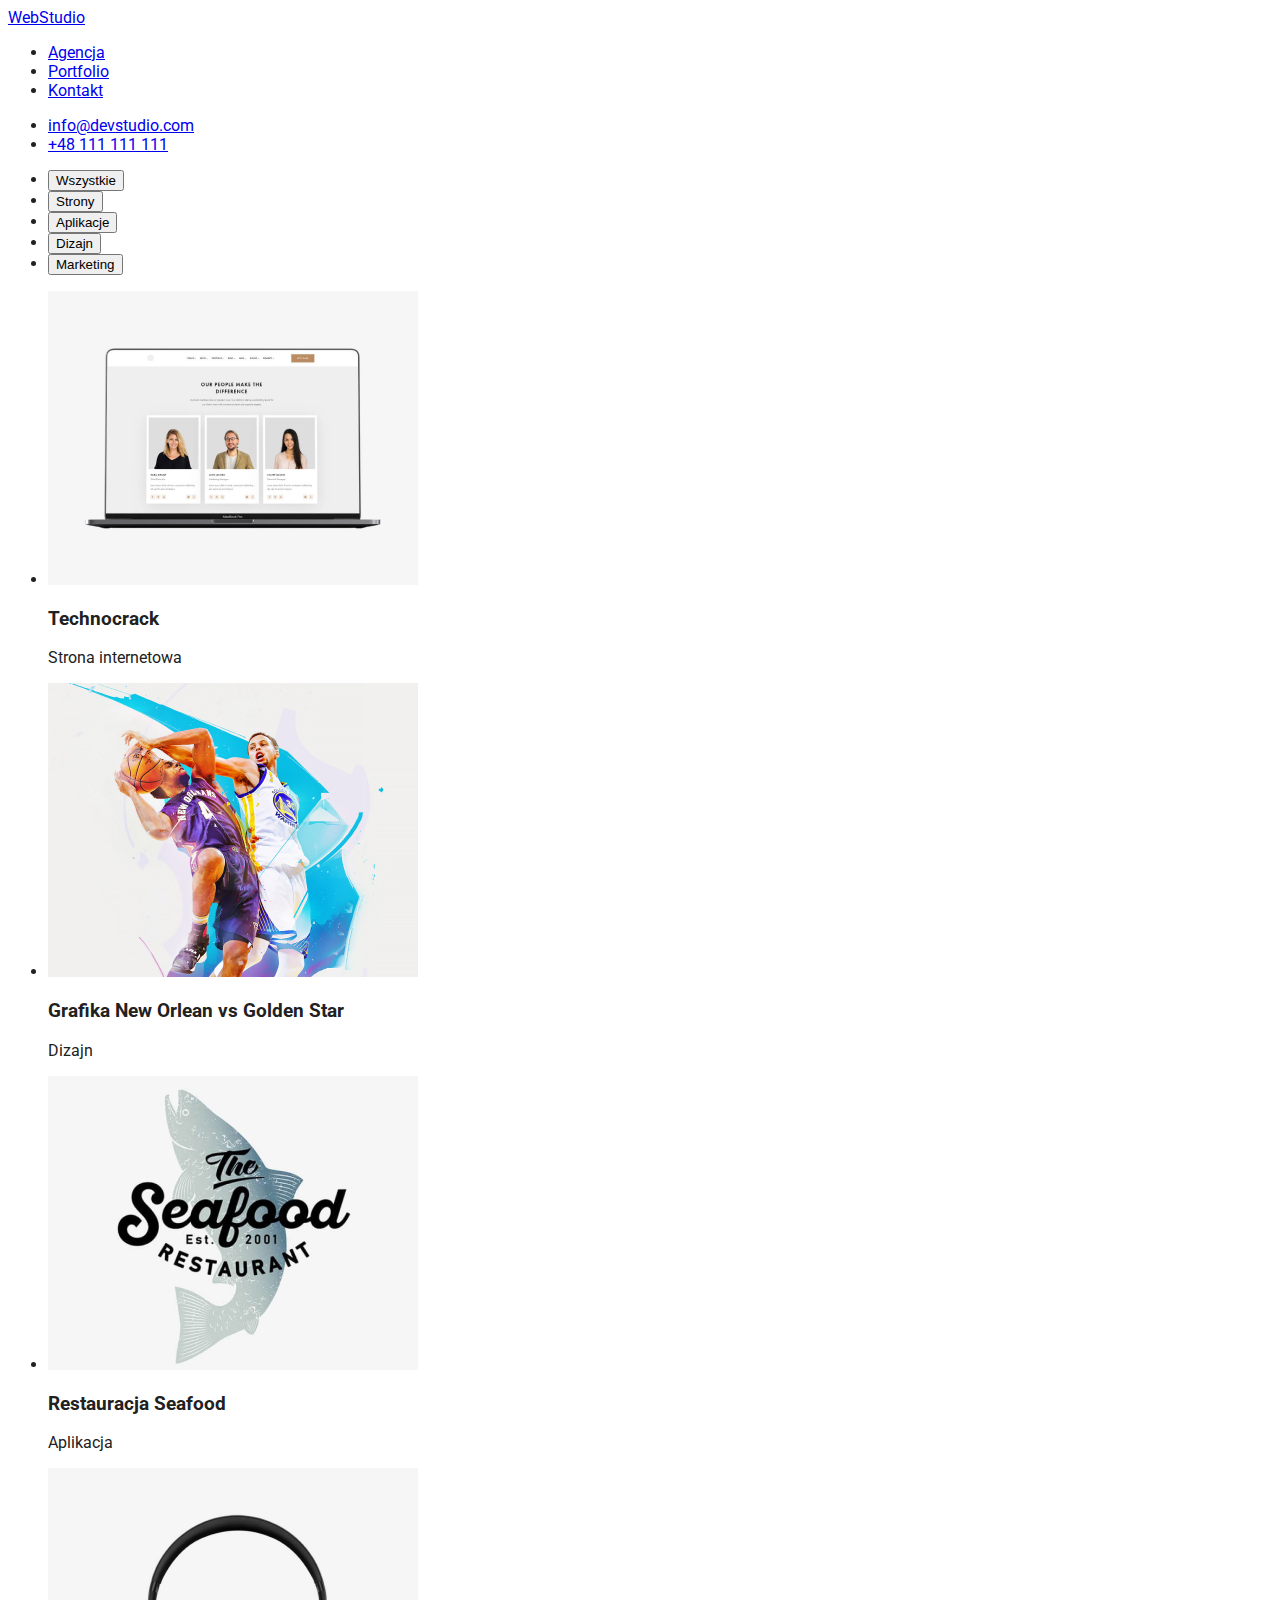
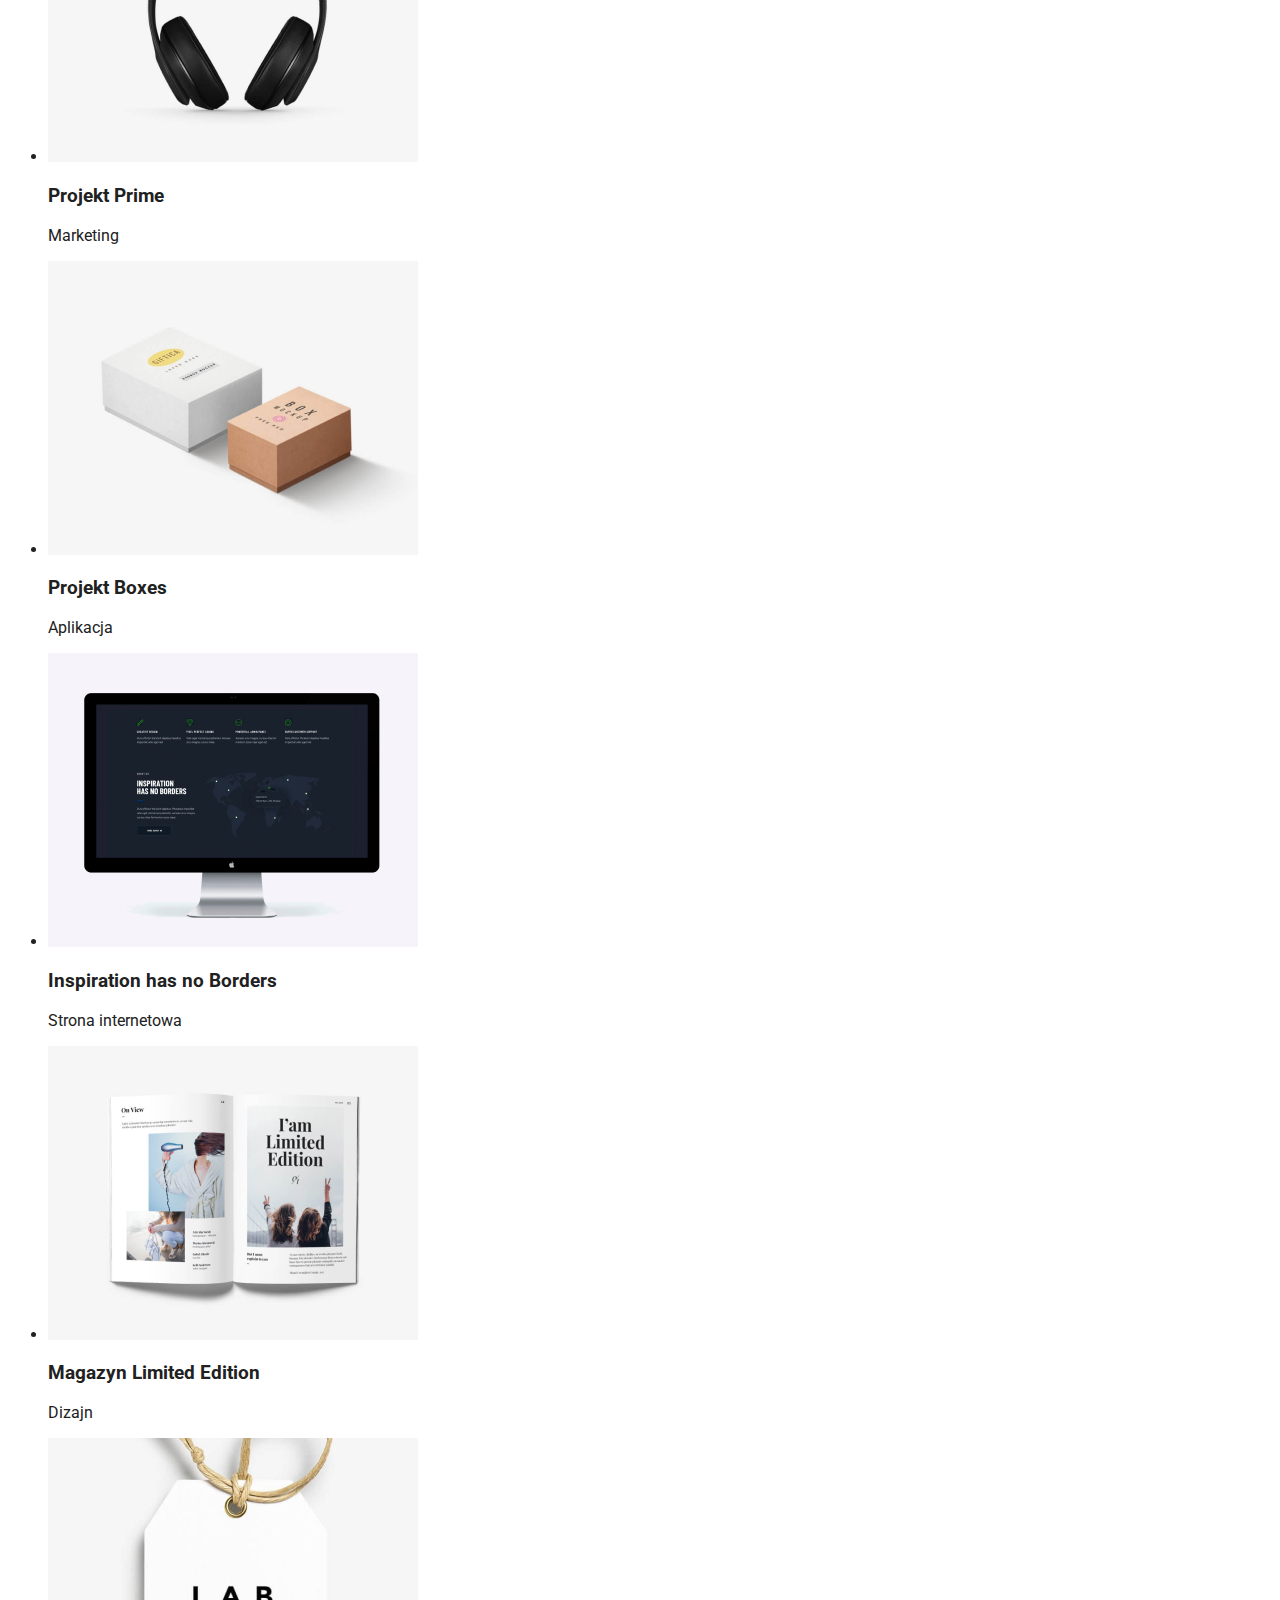
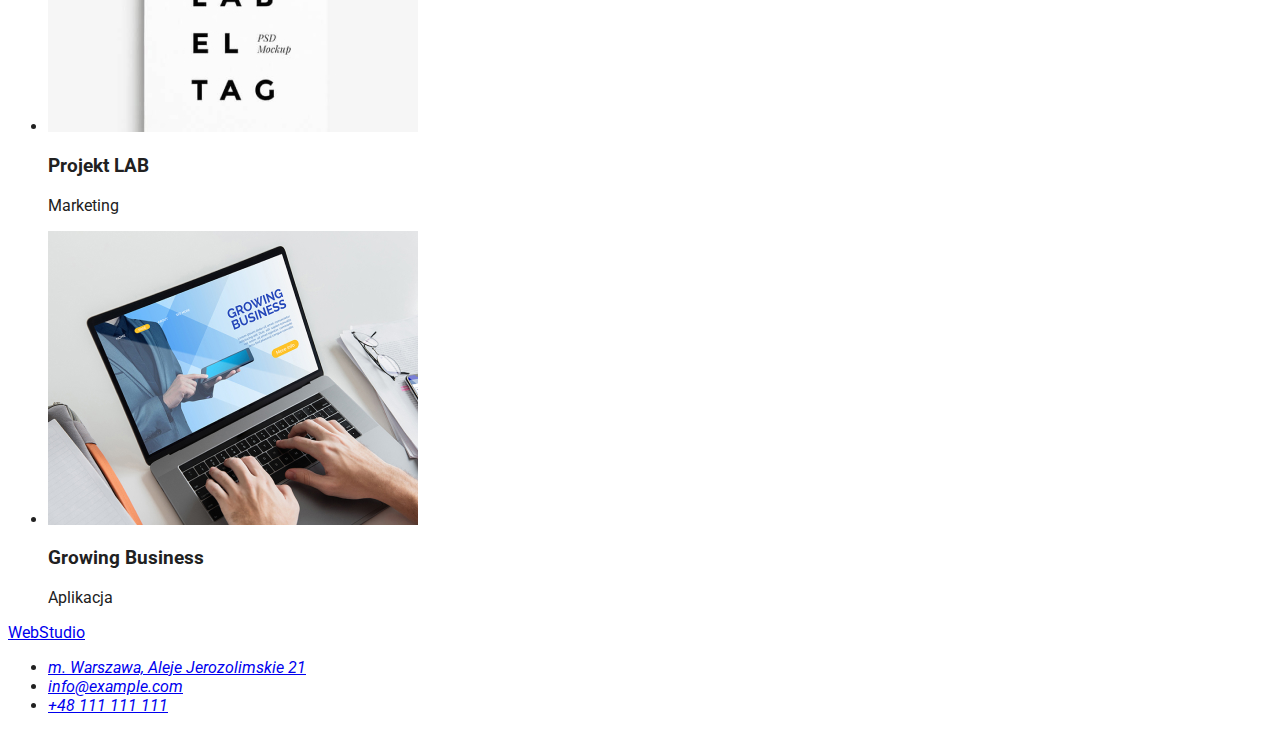
==== portfolio.html @ 001bf928 "Added all classes needed for now" ====
<!DOCTYPE html>
<html lang="pl">
  <head>
    <meta charset="UTF-8" />
    <meta http-equiv="X-UA-Compatible" content="IE=edge" />
    <meta name="viewport" content="width=device-width, initial-scale=1.0" />
    <link rel="preconnect" href="https://fonts.googleapis.com" />
    <link rel="preconnect" href="https://fonts.gstatic.com" crossorigin />
    <link
      href="https://fonts.googleapis.com/css2?family=Raleway:wght@700&family=Roboto:wght@400;500;700;900&display=swap"
      rel="stylesheet"
    />
    <link rel="stylesheet" href="css/styles.css" />
    <title>Document</title>
  </head>

  <body>
    <header class="header">
      <a class="header__logo" href="./index.html"><span>Web</span>Studio</a>

      <nav class="nav">
        <ul class="nav__list">
          <li class="nav__item">
            <a class="nav__link link--hover" href="#">Agencja</a>
          </li>
          <li class="nav__item">
            <a class="nav__link link--hover" href="./portfolio.html"
              >Portfolio</a
            >
          </li>
          <li class="nav__item">
            <a class="nav__link link--hover" href="#">Kontakt</a>
          </li>
        </ul>
      </nav>
      <ul class="contact">
        <li class="contact__item">
          <a
            class="contact__link contact--email"
            href="mailto:info@devstudio.com"
            >info@devstudio.com</a
          >
        </li>
        <li class="contact__item">
          <a class="contact__link contact--telephone" href="tel:48111111111"
            >+48 111 111 111</a
          >
        </li>
      </ul>
    </header>

    <main class="main">
      <!-- Navigation -->
      <section class="menu">
        <ul class="menu__list">
          <li class="menu__item">
            <button
              class="menu__button button--all button--hover"
              type="button"
            >
              Wszystkie
            </button>
          </li>
          <li class="menu__item">
            <button
              class="menu__button button--pages button--hover"
              type="button"
            >
              Strony
            </button>
          </li>
          <li class="menu__item">
            <button
              class="menu__button button--apps button--hover"
              type="button"
            >
              Aplikacje
            </button>
          </li>
          <li class="menu__item">
            <button
              class="menu__button button--design button--hover"
              type="button"
            >
              Dizajn
            </button>
          </li>
          <li class="menu__item">
            <button
              class="menu__button button--marketing button--hover"
              type="button"
            >
              Marketing
            </button>
          </li>
        </ul>
      </section>

      <section class="cards">
        <ul class="card">
          <li class="card__item">
            <img
              class="card__img"
              src="images/portfolio/items/technocrack_photo.jpg"
              alt="Strona internetowa na laptopie"
              width="370"
              height="294"
            />
            <h3 class="card--title">Technocrack</h3>
            <p class="card--description">Strona internetowa</p>
          </li>
          <li class="card__item">
            <img
              class="card__img"
              src="images/portfolio/items/new_orlean_vs_golden_star_photo.jpg"
              alt="Dwóch koszykarzy"
              width="370"
              height="294"
            />
            <h3 class="card--title">Grafika New Orlean vs Golden Star</h3>
            <p class="card--description">Dizajn</p>
          </li>
          <li class="card__item">
            <img
              class="card__img"
              src="images/portfolio/items/restaurant_seafood_photo.jpg"
              alt="Logo restauracji seafood"
              width="370"
              height="294"
            />
            <h3 class="card--title">Restauracja Seafood</h3>
            <p class="card--description">Aplikacja</p>
          </li>
          <li class="card__item">
            <img
              class="card__img"
              src="images/portfolio/items/headphones_photo.jpg"
              alt="słuchawki"
              width="370"
              height="294"
            />
            <h3 class="card--title">Projekt Prime</h3>
            <p class="card--description">Marketing</p>
          </li>
          <li class="card__item">
            <img
              class="card__img"
              src="images/portfolio/items/project_boxes_photo.jpg"
              alt="Zdjęcie projektu 'Boxes'"
              width="370"
              height="294"
            />
            <h3 class="card--title">Projekt Boxes</h3>
            <p class="card--description">Aplikacja</p>
          </li>
          <li class="card__item">
            <img
              class="card__img"
              src="images/portfolio/items/inspiration_border_monitor_photo.jpg"
              alt="Strona internetowa na monitorze firmy 'Apple'"
              width="370"
              height="294"
            />
            <h3 class="card--title">Inspiration has no Borders</h3>
            <p class="card--description">Strona internetowa</p>
          </li>
          <li class="card__item">
            <img
              class="card__img"
              src="images/portfolio/items/magazine_limited_edition_photo.jpg"
              alt="Magazyn limitowana edycja"
              width="370"
              height="294"
            />
            <h3 class="card--title">Magazyn Limited Edition</h3>
            <p class="card--description">Dizajn</p>
          </li>
          <li class="card__item">
            <img
              class="card__img"
              src="images/portfolio/items/project_lab_tag_photo.jpg"
              alt="wisiorek projeku 'LAB'"
              width="370"
              height="294"
            />
            <h3 class="card--title">Projekt LAB</h3>
            <p class="card--description">Marketing</p>
          </li>
          <li class="card__item">
            <img
              class="card__img"
              src="images/portfolio/items/growing_buisness_laptop_photo.jpg"
              alt="Apliakcja 'Growing Business' na laptopie"
              width="370"
              height="294"
            />
            <h3 class="card--title">Growing Business</h3>
            <p class="card--description">Aplikacja</p>
          </li>
        </ul>
      </section>
    </main>

    <footer class="footer">
      <a class="footer__logo" href="./index.html"><span>Web</span>Studio</a>

      <address class="address">
        <ul class="address__list">
          <li class="address__item">
            <a
              class="address__link link--hover"
              href="https://goo.gl/maps/t1FT8zSSvb9LW3xy8"
              target="_blank"
              >m. Warszawa, Aleje Jerozolimskie 21</a
            >
          </li>
          <li class="address__item">
            <a class="address__link link--hover" href="mailto:info@example.com"
              >info@example.com</a
            >
          </li>
          <li class="address__item">
            <a class="address__link link--hover" href="tel:48111111111"
              >+48 111 111 111</a
            >
          </li>
        </ul>
      </address>
    </footer>
  </body>
</html>
---- css/styles.css ----
/* || RESEST */
*,
*::before,
*::after {
  box-sizing: border-box;
}

/* || Variables */
:root {
  /* || FONTS */
  --ff: Roboto, sans-serif;
  --ff-logo: Reylway, sans-serif;

  /* || COLORS */
  --font-color-primary: #212121;
  --font-color-secondary: #fff;
  --font-color-p: #757575;

  --font-color-contact: #ffffff99;
  --font-color-street: #fff;

  --font-color-hover: #2196f3;

  /* | LOGO COLORS*/
  --font-color-logo-primary: #2196f3;
  --font-color-logo-secondary-black: #000;
  --font-color-logo-secondary-light: #fff;

  /* | BUTTON COLORS */
  --font-color-button-primary: #fff;

  --font-color-button-secondary: #212121;
  --font-color-button-secondary-hover: #fff;

  /* || BACKGROUND */
  --bgcolor: #fff;
  --bgcolor-dark: #2f303a;
  --bgcolor-fade: #f5f4fa;

  /* | BUTTONS BACKGROUND */
  --bgcolor-button-primary: #fff;

  --bgcolor-button-secondary: #f5f4fa;
  --bgcolor-button-secondary-hover: #2196f3;

  /* || BORDERS */
  --border-header: 1px solid #ececec;
  --border-porfolio-items: 1px solid #eeeeee;
  --border-header: 1px solid #ececec;

  /* || SHADOWS */
  --shadow-item: 0px 2px 1px 0px rgba(0, 0, 0, 0.2),
    0px 1px 1px 0px rgba(0, 0, 0, 0.14);
}

/* || UTILITY CLASSES */
.center {
  text-align: center;
}

/* || General styles */
body {
  background-color: var(--bgcolor);
  font-family: var(--ff);
  color: var(--font-color-primary);
}

/* || HEADER */
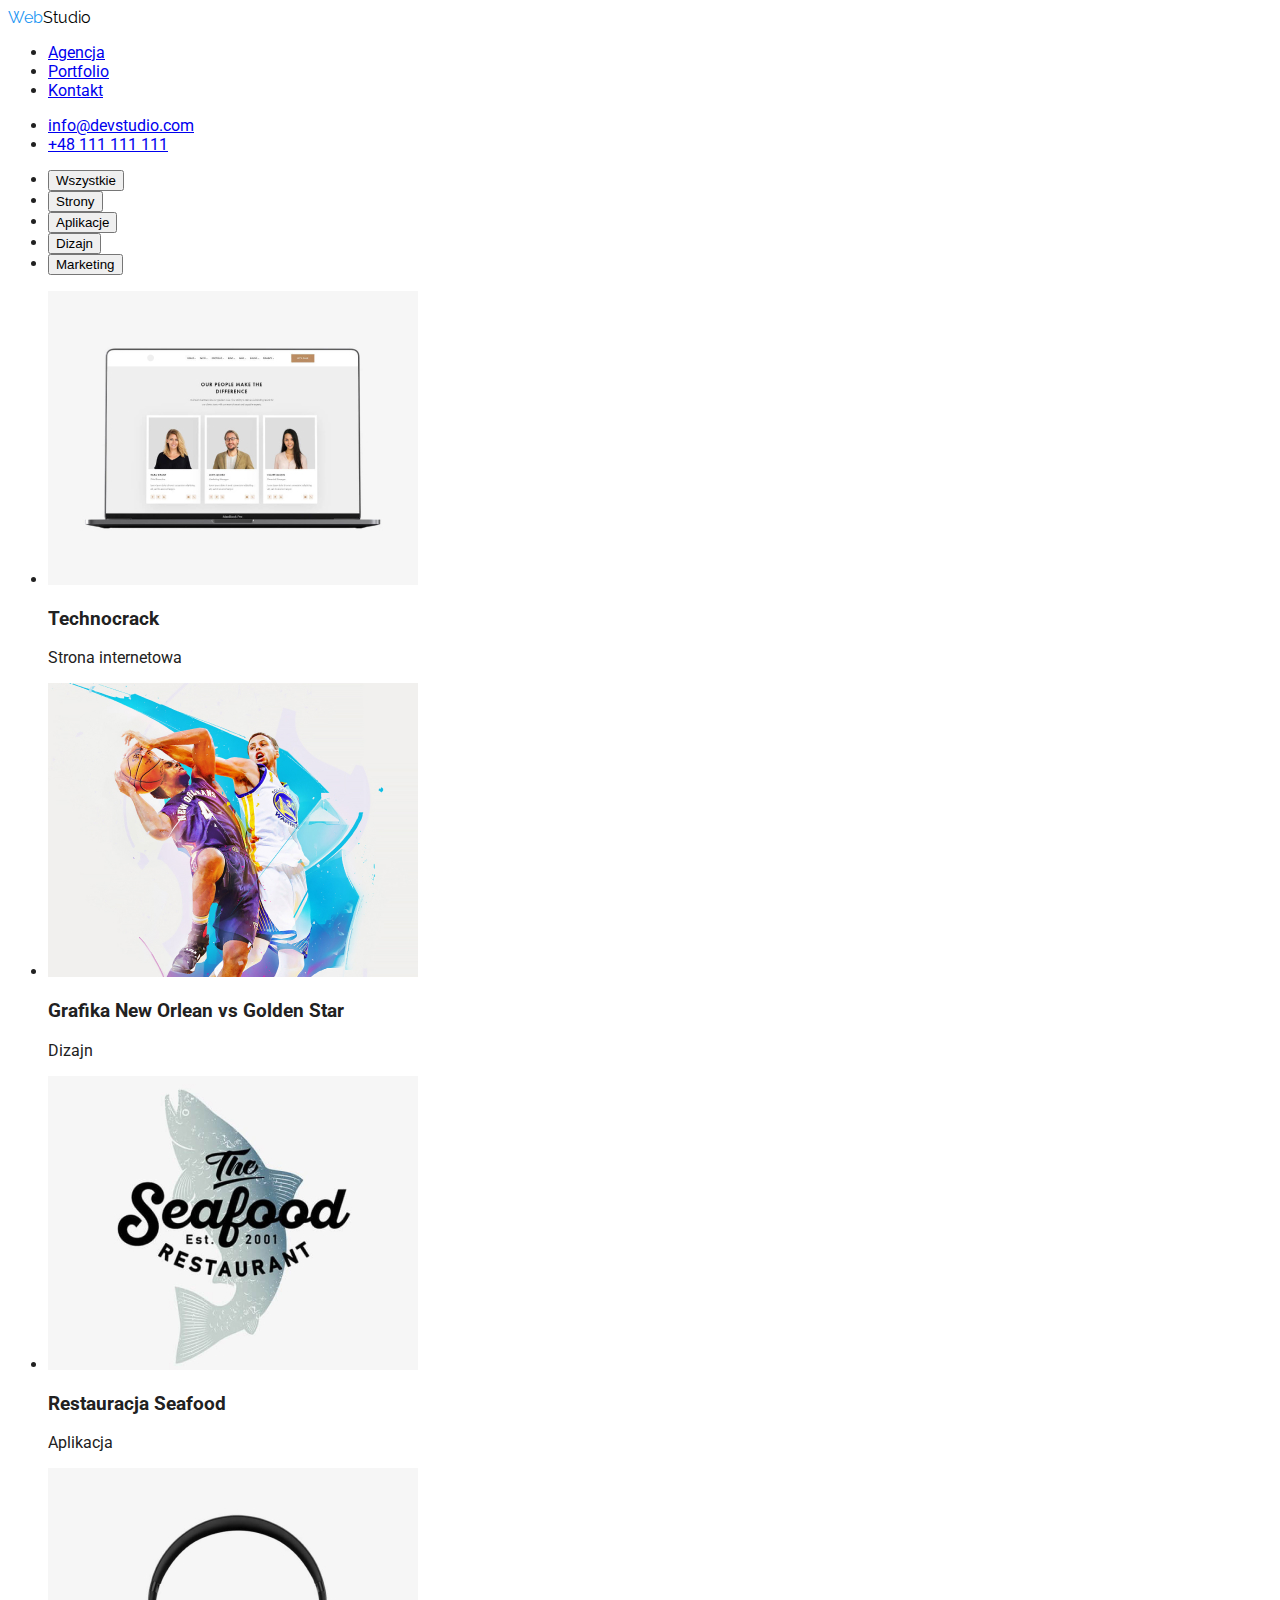
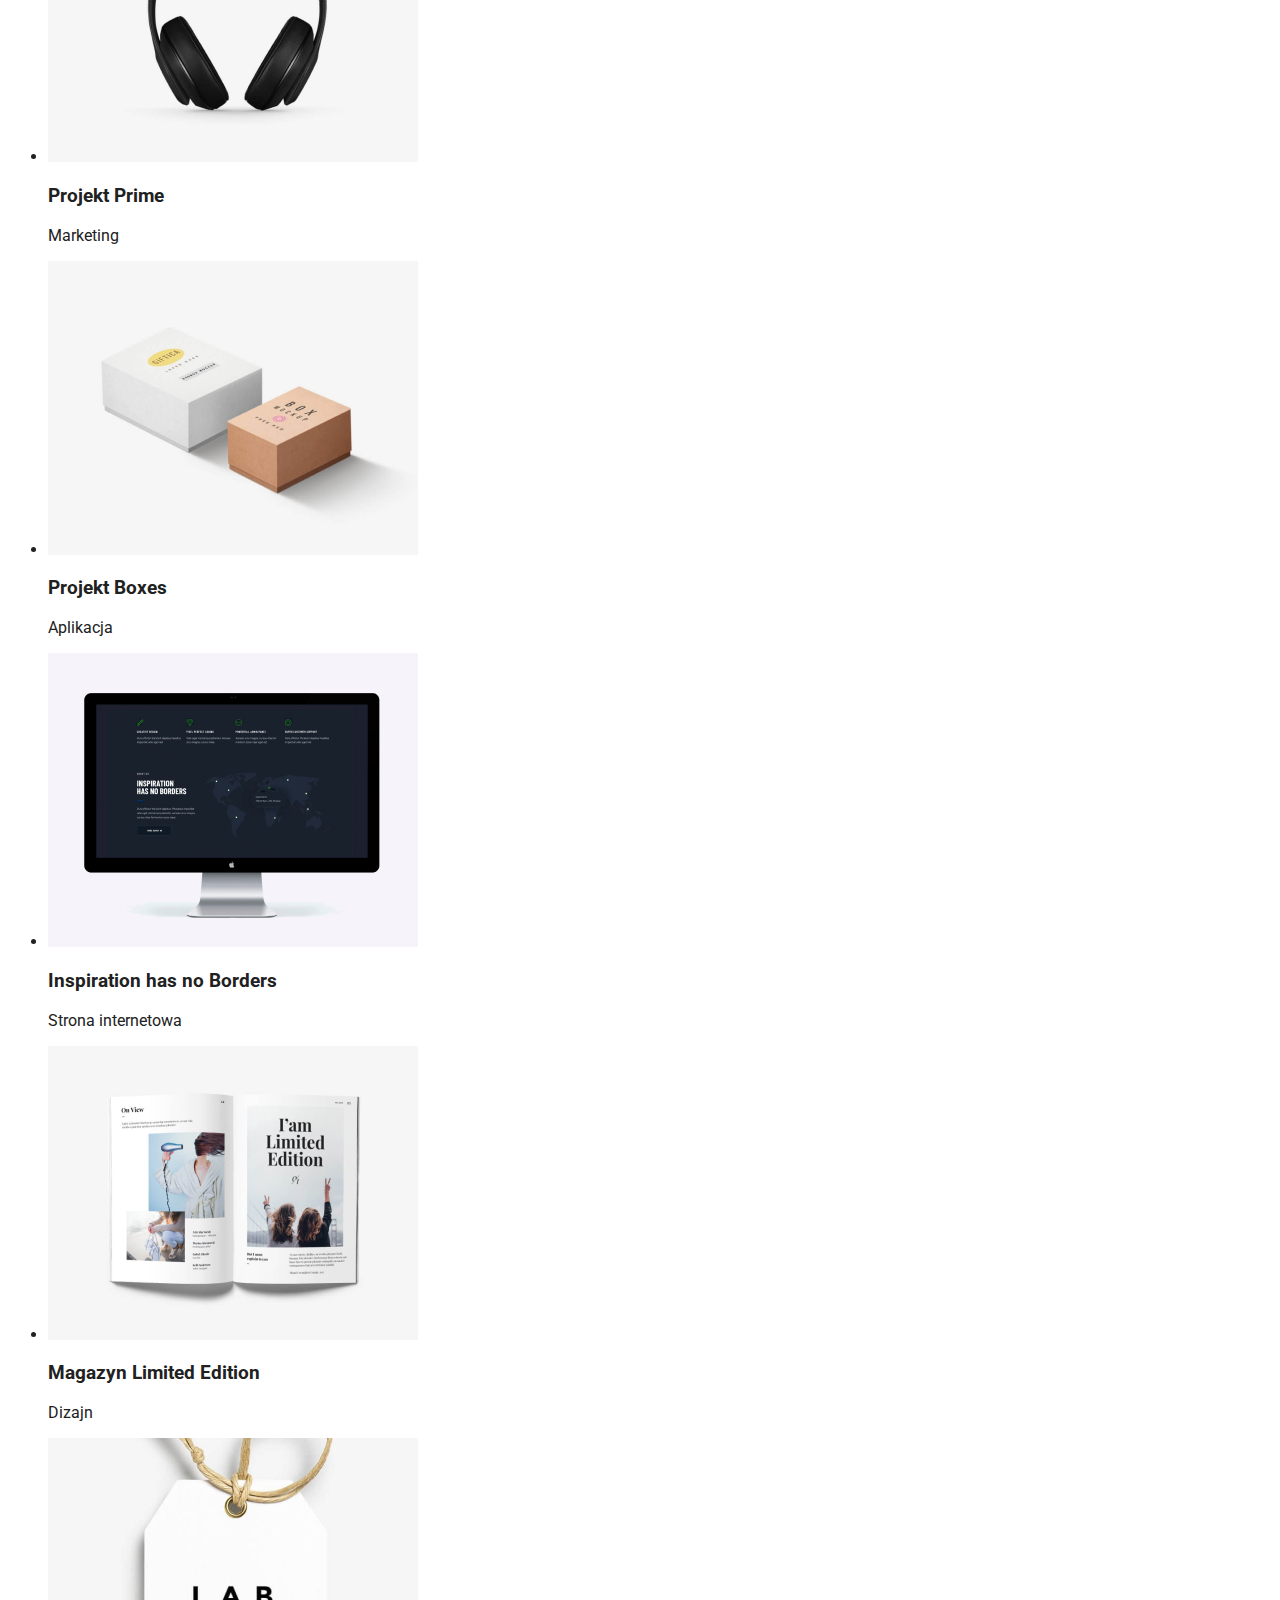
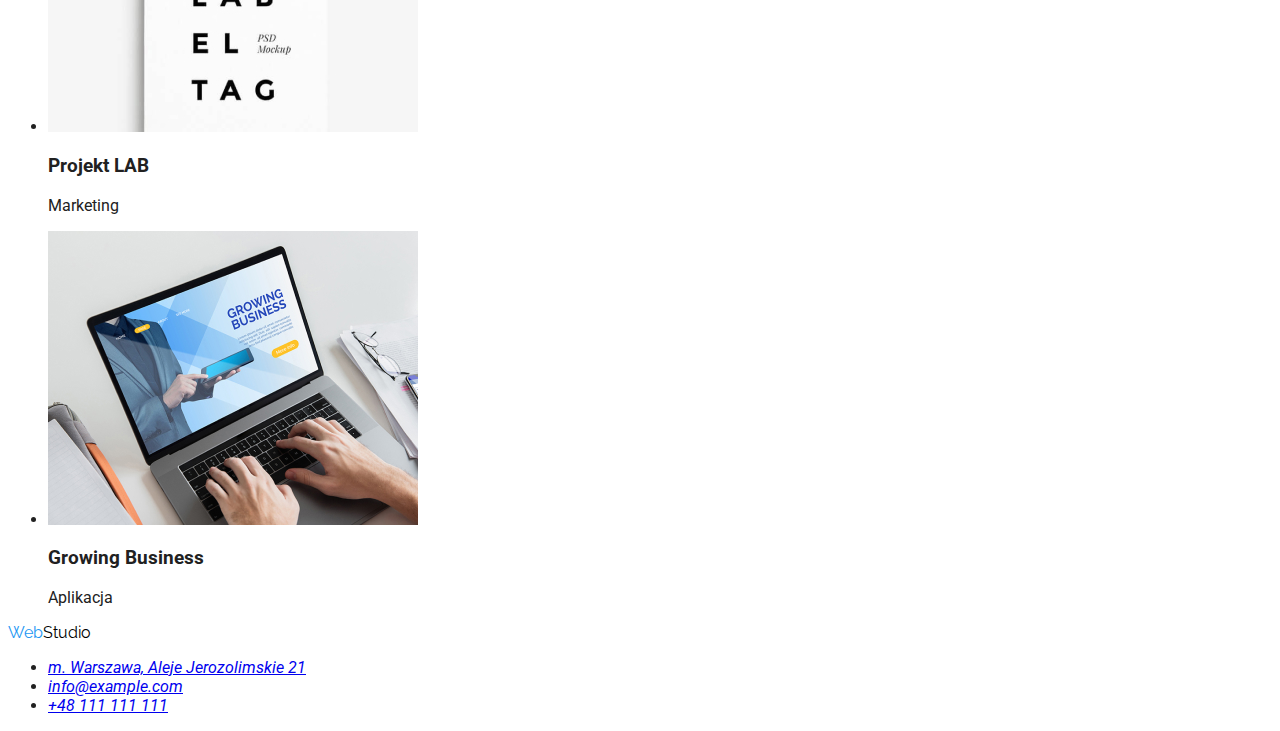
==== commit 8fe800a2: "Added styles for logo and button(primary)" ====
--- a/portfolio.html
+++ b/portfolio.html
@@ -11,12 +11,15 @@
       rel="stylesheet"
     />
     <link rel="stylesheet" href="css/styles.css" />
-    <title>Document</title>
+    <title>WebStudio</title>
   </head>
 
   <body>
     <header class="header">
-      <a class="header__logo" href="./index.html"><span>Web</span>Studio</a>
+      <a class="logo" href="./index.html"
+        ><span class="logo--primary">Web</span
+        ><span class="logo--secondary">Studio</span>
+      </a>
 
       <nav class="nav">
         <ul class="nav__list">
@@ -36,13 +39,15 @@
       <ul class="contact">
         <li class="contact__item">
           <a
-            class="contact__link contact--email"
+            class="contact__link contact--email link--hover"
             href="mailto:info@devstudio.com"
             >info@devstudio.com</a
           >
         </li>
         <li class="contact__item">
-          <a class="contact__link contact--telephone" href="tel:48111111111"
+          <a
+            class="contact__link contact--telephone link--hover"
+            href="tel:48111111111"
             >+48 111 111 111</a
           >
         </li>
@@ -54,42 +59,27 @@
       <section class="menu">
         <ul class="menu__list">
           <li class="menu__item">
-            <button
-              class="menu__button button--all button--hover"
-              type="button"
-            >
+            <button class="menu__button button--all hover" type="button">
               Wszystkie
             </button>
           </li>
           <li class="menu__item">
-            <button
-              class="menu__button button--pages button--hover"
-              type="button"
-            >
+            <button class="menu__button button--pages hover" type="button">
               Strony
             </button>
           </li>
           <li class="menu__item">
-            <button
-              class="menu__button button--apps button--hover"
-              type="button"
-            >
+            <button class="menu__button button--apps hover" type="button">
               Aplikacje
             </button>
           </li>
           <li class="menu__item">
-            <button
-              class="menu__button button--design button--hover"
-              type="button"
-            >
+            <button class="menu__button button--design hover" type="button">
               Dizajn
             </button>
           </li>
           <li class="menu__item">
-            <button
-              class="menu__button button--marketing button--hover"
-              type="button"
-            >
+            <button class="menu__button button--marketing hover" type="button">
               Marketing
             </button>
           </li>
@@ -202,7 +192,10 @@
     </main>
 
     <footer class="footer">
-      <a class="footer__logo" href="./index.html"><span>Web</span>Studio</a>
+      <a class="logo" href="./index.html"
+        ><span class="logo--primary">Web</span
+        ><span class="logo--secondary">Studio</span>
+      </a>
 
       <address class="address">
         <ul class="address__list">
--- a/css/styles.css
+++ b/css/styles.css
@@ -9,7 +9,7 @@
 :root {
   /* || FONTS */
   --ff: Roboto, sans-serif;
-  --ff-logo: Reylway, sans-serif;
+  --ff-logo: Raleway, sans-serif;
 
   /* || COLORS */
   --font-color-primary: #212121;
@@ -27,7 +27,7 @@
   --font-color-logo-secondary-light: #fff;
 
   /* | BUTTON COLORS */
-  --font-color-button-primary: #fff;
+  --font-color-button-primary: #2196f3;
 
   --font-color-button-secondary: #212121;
   --font-color-button-secondary-hover: #fff;
@@ -58,11 +58,54 @@
   text-align: center;
 }
 
+/* || PSEUDO CLASSES */
+.hover:hover,
+.hover:focus-visible {
+  background-color: var(--bgcolor-button-secondary-hover);
+  color: var(--font-color-button-secondary-hover);
+}
+.link--hover:hover,
+.link--hover:focus {
+  color: var(--font-color-hover);
+}
+
 /* || General styles */
 body {
-  background-color: var(--bgcolor);
   font-family: var(--ff);
   color: var(--font-color-primary);
+
+  background-color: var(--bgcolor);
+}
+/* ul {
+  list-style-type: none;
+} */
+
+/* || HEADER */
+
+/* | LOGO */
+.logo {
+  font-family: var(--ff-logo);
+  text-decoration: none;
+}
+.logo--primary {
+  color: var(--font-color-logo-primary);
+}
+.logo--secondary {
+  color: var(--font-color-logo-secondary-black);
 }
 
-/* || HEADER */
+/* || MAIN */
+
+/* | BUTTONS */
+.button--primary {
+  color: var(--font-color-button-primary);
+  background-color: var(--bgcolor-button-primary);
+
+  font-weight: 700;
+  line-height: 30px;
+  letter-spacing: 0.06em;
+}
+.button--primary,
+.menu__button {
+  cursor: pointer;
+}
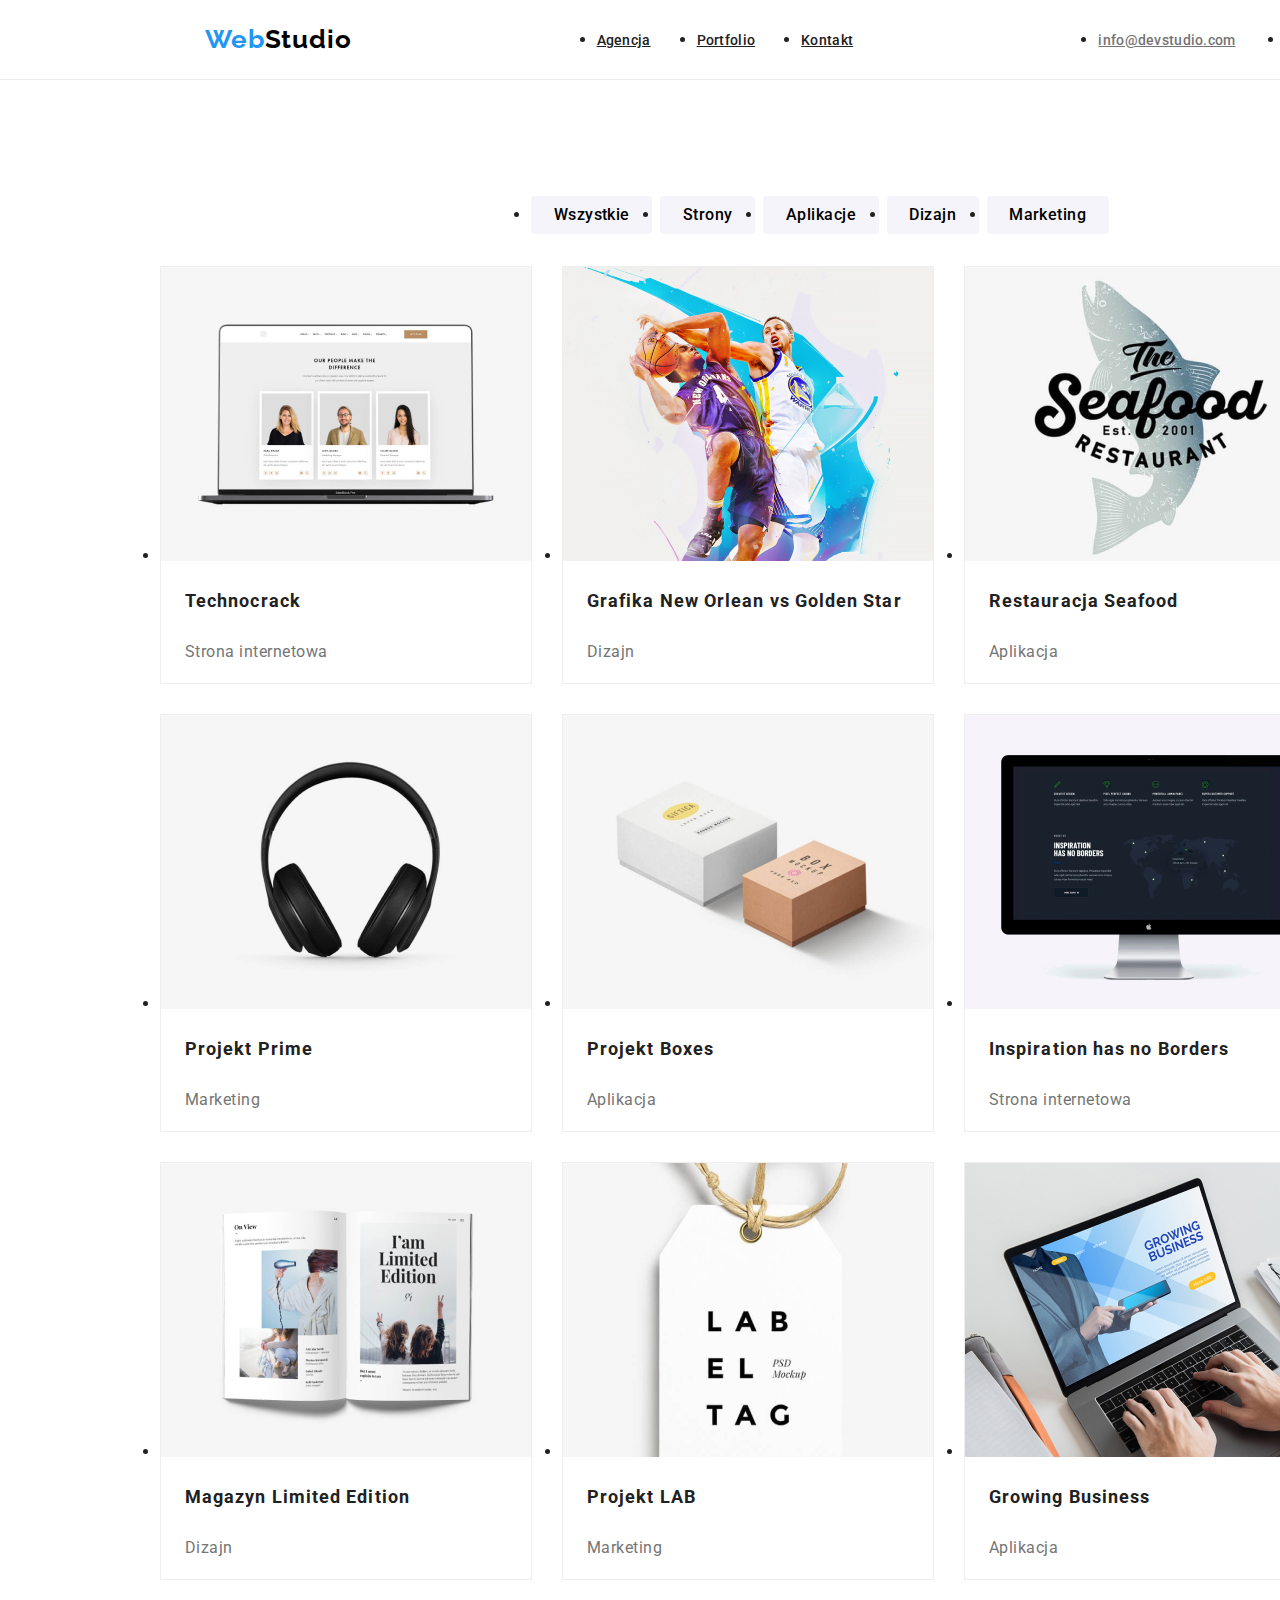
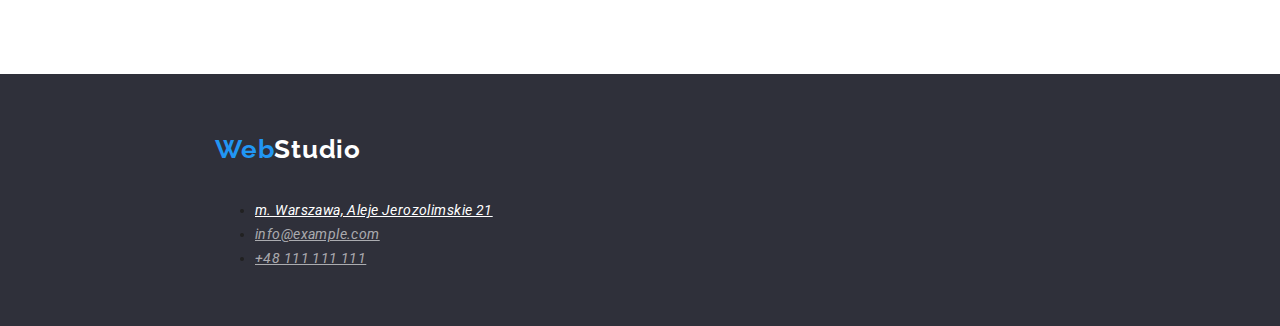
==== commit 31229acc: "Added simple flex layout and typography for all content" ====
--- a/portfolio.html
+++ b/portfolio.html
@@ -36,7 +36,7 @@
           </li>
         </ul>
       </nav>
-      <ul class="contact">
+      <ul class="contact__list">
         <li class="contact__item">
           <a
             class="contact__link contact--email link--hover"
@@ -87,7 +87,7 @@
       </section>
 
       <section class="cards">
-        <ul class="card">
+        <ul class="card__list">
           <li class="card__item">
             <img
               class="card__img"
@@ -96,8 +96,8 @@
               width="370"
               height="294"
             />
-            <h3 class="card--title">Technocrack</h3>
-            <p class="card--description">Strona internetowa</p>
+            <h3 class="card__title">Technocrack</h3>
+            <p class="card__description">Strona internetowa</p>
           </li>
           <li class="card__item">
             <img
@@ -107,8 +107,8 @@
               width="370"
               height="294"
             />
-            <h3 class="card--title">Grafika New Orlean vs Golden Star</h3>
-            <p class="card--description">Dizajn</p>
+            <h3 class="card__title">Grafika New Orlean vs Golden Star</h3>
+            <p class="card__description">Dizajn</p>
           </li>
           <li class="card__item">
             <img
@@ -118,8 +118,8 @@
               width="370"
               height="294"
             />
-            <h3 class="card--title">Restauracja Seafood</h3>
-            <p class="card--description">Aplikacja</p>
+            <h3 class="card__title">Restauracja Seafood</h3>
+            <p class="card__description">Aplikacja</p>
           </li>
           <li class="card__item">
             <img
@@ -129,8 +129,8 @@
               width="370"
               height="294"
             />
-            <h3 class="card--title">Projekt Prime</h3>
-            <p class="card--description">Marketing</p>
+            <h3 class="card__title">Projekt Prime</h3>
+            <p class="card__description">Marketing</p>
           </li>
           <li class="card__item">
             <img
@@ -140,8 +140,8 @@
               width="370"
               height="294"
             />
-            <h3 class="card--title">Projekt Boxes</h3>
-            <p class="card--description">Aplikacja</p>
+            <h3 class="card__title">Projekt Boxes</h3>
+            <p class="card__description">Aplikacja</p>
           </li>
           <li class="card__item">
             <img
@@ -151,8 +151,8 @@
               width="370"
               height="294"
             />
-            <h3 class="card--title">Inspiration has no Borders</h3>
-            <p class="card--description">Strona internetowa</p>
+            <h3 class="card__title">Inspiration has no Borders</h3>
+            <p class="card__description">Strona internetowa</p>
           </li>
           <li class="card__item">
             <img
@@ -162,8 +162,8 @@
               width="370"
               height="294"
             />
-            <h3 class="card--title">Magazyn Limited Edition</h3>
-            <p class="card--description">Dizajn</p>
+            <h3 class="card__title">Magazyn Limited Edition</h3>
+            <p class="card__description">Dizajn</p>
           </li>
           <li class="card__item">
             <img
@@ -173,8 +173,8 @@
               width="370"
               height="294"
             />
-            <h3 class="card--title">Projekt LAB</h3>
-            <p class="card--description">Marketing</p>
+            <h3 class="card__title">Projekt LAB</h3>
+            <p class="card__description">Marketing</p>
           </li>
           <li class="card__item">
             <img
@@ -184,8 +184,8 @@
               width="370"
               height="294"
             />
-            <h3 class="card--title">Growing Business</h3>
-            <p class="card--description">Aplikacja</p>
+            <h3 class="card__title">Growing Business</h3>
+            <p class="card__description">Aplikacja</p>
           </li>
         </ul>
       </section>
@@ -201,7 +201,7 @@
         <ul class="address__list">
           <li class="address__item">
             <a
-              class="address__link link--hover"
+              class="address__street link--hover"
               href="https://goo.gl/maps/t1FT8zSSvb9LW3xy8"
               target="_blank"
               >m. Warszawa, Aleje Jerozolimskie 21</a
--- a/css/styles.css
+++ b/css/styles.css
@@ -1,4 +1,4 @@
-/* || RESEST */
+/* || RESEST [w następnym zadaniu]*/
 *,
 *::before,
 *::after {
@@ -10,24 +10,27 @@
   /* || FONTS */
   --ff: Roboto, sans-serif;
   --ff-logo: Raleway, sans-serif;
+  --fs: 16px;
 
   /* || COLORS */
   --font-color-primary: #212121;
   --font-color-secondary: #fff;
   --font-color-p: #757575;
 
-  --font-color-contact: #ffffff99;
+  --font-color-contact-header: #757575;
+  --font-color-contact-footer: #ffffff99;
   --font-color-street: #fff;
 
   --font-color-hover: #2196f3;
 
   /* | LOGO COLORS*/
   --font-color-logo-primary: #2196f3;
+
   --font-color-logo-secondary-black: #000;
   --font-color-logo-secondary-light: #fff;
 
   /* | BUTTON COLORS */
-  --font-color-button-primary: #2196f3;
+  --font-color-button-primary: #fff;
 
   --font-color-button-secondary: #212121;
   --font-color-button-secondary-hover: #fff;
@@ -38,7 +41,7 @@
   --bgcolor-fade: #f5f4fa;
 
   /* | BUTTONS BACKGROUND */
-  --bgcolor-button-primary: #fff;
+  --bgcolor-button-primary: #2196f3;
 
   --bgcolor-button-secondary: #f5f4fa;
   --bgcolor-button-secondary-hover: #2196f3;
@@ -49,8 +52,12 @@
   --border-header: 1px solid #ececec;
 
   /* || SHADOWS */
-  --shadow-item: 0px 2px 1px 0px rgba(0, 0, 0, 0.2),
-    0px 1px 1px 0px rgba(0, 0, 0, 0.14);
+  --shadow-team: 0px 2px 1px 0px rgba(0, 0, 0, 0.2),
+    0px 1px 1px 0px rgba(0, 0, 0, 0.14), 0px 1px 3px 0px rgba(0, 0, 0, 0.12);
+
+  /* | SHADOW BUTTONS */
+  --shadow-button-menu-hover: 0px 2px 2px 0px #0000001f,
+    0px 1px 2px 0px #00000014, 0px 3px 1px 0px #0000001a;
 }
 
 /* || UTILITY CLASSES */
@@ -63,28 +70,55 @@
 .hover:focus-visible {
   background-color: var(--bgcolor-button-secondary-hover);
   color: var(--font-color-button-secondary-hover);
-}
+
+  box-shadow: var(--shadow-button-menu-hover);
+}
+
 .link--hover:hover,
 .link--hover:focus {
   color: var(--font-color-hover);
 }
 
-/* || General styles */
+/* || General */
 body {
+  margin: 0 auto;
+  width: 1600px;
+
   font-family: var(--ff);
+  font-size: var(--fs);
   color: var(--font-color-primary);
 
   background-color: var(--bgcolor);
 }
+/* Resetowanie w następnym zadaniu  */
 /* ul {
+  margin: 0;
+  padding: 0;
   list-style-type: none;
+  list-style: none;
+}
+a {
+  text-decoration: none;
 } */
 
 /* || HEADER */
+header {
+  display: flex;
+  align-items: center;
+  justify-content: space-evenly;
+  height: 80px;
+
+  border-bottom: var(--border-header);
+}
 
 /* | LOGO */
 .logo {
   font-family: var(--ff-logo);
+  font-size: 26px;
+  font-weight: 700;
+  line-height: 1.192;
+  letter-spacing: 0.03em;
+
   text-decoration: none;
 }
 .logo--primary {
@@ -94,18 +128,257 @@
   color: var(--font-color-logo-secondary-black);
 }
 
+/* | NAVIGATION */
+.nav__list,
+.contact__list {
+  display: flex;
+}
+.nav__list {
+  gap: 46px;
+}
+.contact__list {
+  gap: 50px;
+}
+.nav__link,
+.contact__link {
+  font-size: 14px;
+  font-weight: 500;
+  line-height: 1.143;
+  letter-spacing: 0.02em;
+}
+.nav__link {
+  color: inherit;
+}
+.contact__link {
+  color: var(--font-color-contact-header);
+}
+
 /* || MAIN */
+.banner {
+  display: flex;
+  flex-flow: column;
+  align-items: center;
+  justify-content: center;
+
+  margin-bottom: 94px;
+  height: 600px;
+
+  color: var(--font-color-secondary);
+  text-align: center;
+
+  background-color: var(--bgcolor-dark);
+}
+/* | TITLE */
+.title--primary {
+  font-size: 2.75rem;
+  font-weight: 900;
+  line-height: 1.364;
+  letter-spacing: 0.06em;
+}
+.title--secondary {
+  margin-bottom: 50px;
+
+  font-size: 2.25rem;
+  font-weight: 700;
+  line-height: 1.167;
+  letter-spacing: 0.03em;
+}
+
+/* | SKILLS */
+/* trzeba zrobic skill__list */
+.skills {
+  display: flex;
+  align-items: center;
+  justify-content: center;
+}
+.skill__item {
+  display: flex;
+  flex-flow: column;
+  align-items: flex-start;
+}
+.skill__title {
+  margin-bottom: 10px;
+
+  font-size: 0.875rem;
+  font-weight: 700;
+  line-height: 1;
+  letter-spacing: 0.03em;
+}
+.skill__description {
+  color: var(--font-color-p);
+  font-size: 0.875rem;
+  line-height: 1.5;
+  letter-spacing: 0.03em;
+}
+
+/* | ABOUT US */
+.about-us__list {
+  display: flex;
+  align-items: center;
+  justify-content: center;
+  gap: 30px;
+  margin-bottom: 94px;
+}
+
+/* | TEAM */
+/* Trzeba zresetować tagi (w następnym zadaniu) */
+.team {
+  display: flex;
+  flex-flow: column;
+  align-items: center;
+  justify-content: center;
+
+  height: 648px;
+
+  background-color: var(--bgcolor-fade);
+}
+.team__list {
+  display: flex;
+  flex-flow: row;
+  gap: 30px;
+}
+.team__item {
+  display: flex;
+  flex-flow: column;
+
+  background-color: var(--bgcolor);
+
+  box-shadow: var(--shadow-team);
+}
+.team__img {
+  margin-bottom: 30px;
+}
+.team__name {
+  margin-bottom: 10px;
+
+  font-weight: 500;
+  line-height: 1.188;
+  letter-spacing: 0.03em;
+}
+.team__profession {
+  color: var(--font-color-p);
+  line-height: 1.188;
+  letter-spacing: 0.03em;
+}
+
+/* || FOOTER */
+.footer {
+  display: flex;
+  flex-flow: column;
+
+  height: 252px;
+
+  background-color: var(--bgcolor-dark);
+}
+.footer .logo {
+  margin-top: 60px;
+}
+.footer .logo--secondary {
+  color: var(--font-color-logo-secondary-light);
+}
+address {
+  margin-top: 20px;
+}
+.footer .logo,
+.address {
+  margin-left: 215px;
+}
+
+.address__list {
+  font-size: 14px;
+  line-height: 1.714;
+  letter-spacing: 0.03em;
+}
+.address__link {
+  color: var(--font-color-contact-footer);
+}
+.address__street {
+  color: var(--font-color-street);
+}
 
 /* | BUTTONS */
 .button--primary {
+  /* box model */
+  padding: 10px 41.5px;
+
+  /* type */
+  font-family: inherit;
   color: var(--font-color-button-primary);
+  font-size: 16px;
+  font-weight: 700;
+  line-height: 1.875;
+  letter-spacing: 0.06em;
+
+  /* visual */
+  border: none;
+  border-radius: 4px;
   background-color: var(--bgcolor-button-primary);
 
-  font-weight: 700;
-  line-height: 30px;
-  letter-spacing: 0.06em;
+  /* misc */
+  box-shadow: 0px 4px 4px 0px rgba(0, 0, 0, 0.15);
 }
 .button--primary,
 .menu__button {
   cursor: pointer;
 }
+
+/* || PORTFOLIO */
+/* | MENU */
+.menu {
+  display: flex;
+  align-items: center;
+  justify-content: center;
+
+  margin-top: 100px;
+}
+.menu__list {
+  display: flex;
+  gap: 8px;
+}
+
+.menu__button {
+  padding: 6px 22.5px;
+
+  /* ↓↓↓ w resecie się to zrobi, potem usune */
+  font-family: inherit;
+
+  /* stworzyć klase button__text--secondary i primary */
+  font-size: 16px;
+  font-weight: 500;
+  line-height: 1.625;
+  letter-spacing: 0.03em;
+
+  border: none;
+  border-radius: 4px;
+  background-color: var(--bgcolor-button-secondary);
+}
+/* | CARDS */
+.cards {
+  margin: 0 auto 94px auto;
+  width: 1360px;
+  margin-bottom: 94px;
+}
+.card__list {
+  display: flex;
+  flex-flow: row wrap;
+  gap: 30px;
+}
+.card__item {
+  border: var(--border-porfolio-items);
+}
+.card__title {
+  font-size: 1.125rem;
+  font-weight: 700;
+  line-height: 2;
+  letter-spacing: 0.06em;
+}
+.card__description {
+  color: var(--font-color-p);
+  font-size: 1rem;
+  line-height: 1.875;
+  letter-spacing: 0.03em;
+}
+.card__title,
+.card__description {
+  margin-left: 24px;
+}
